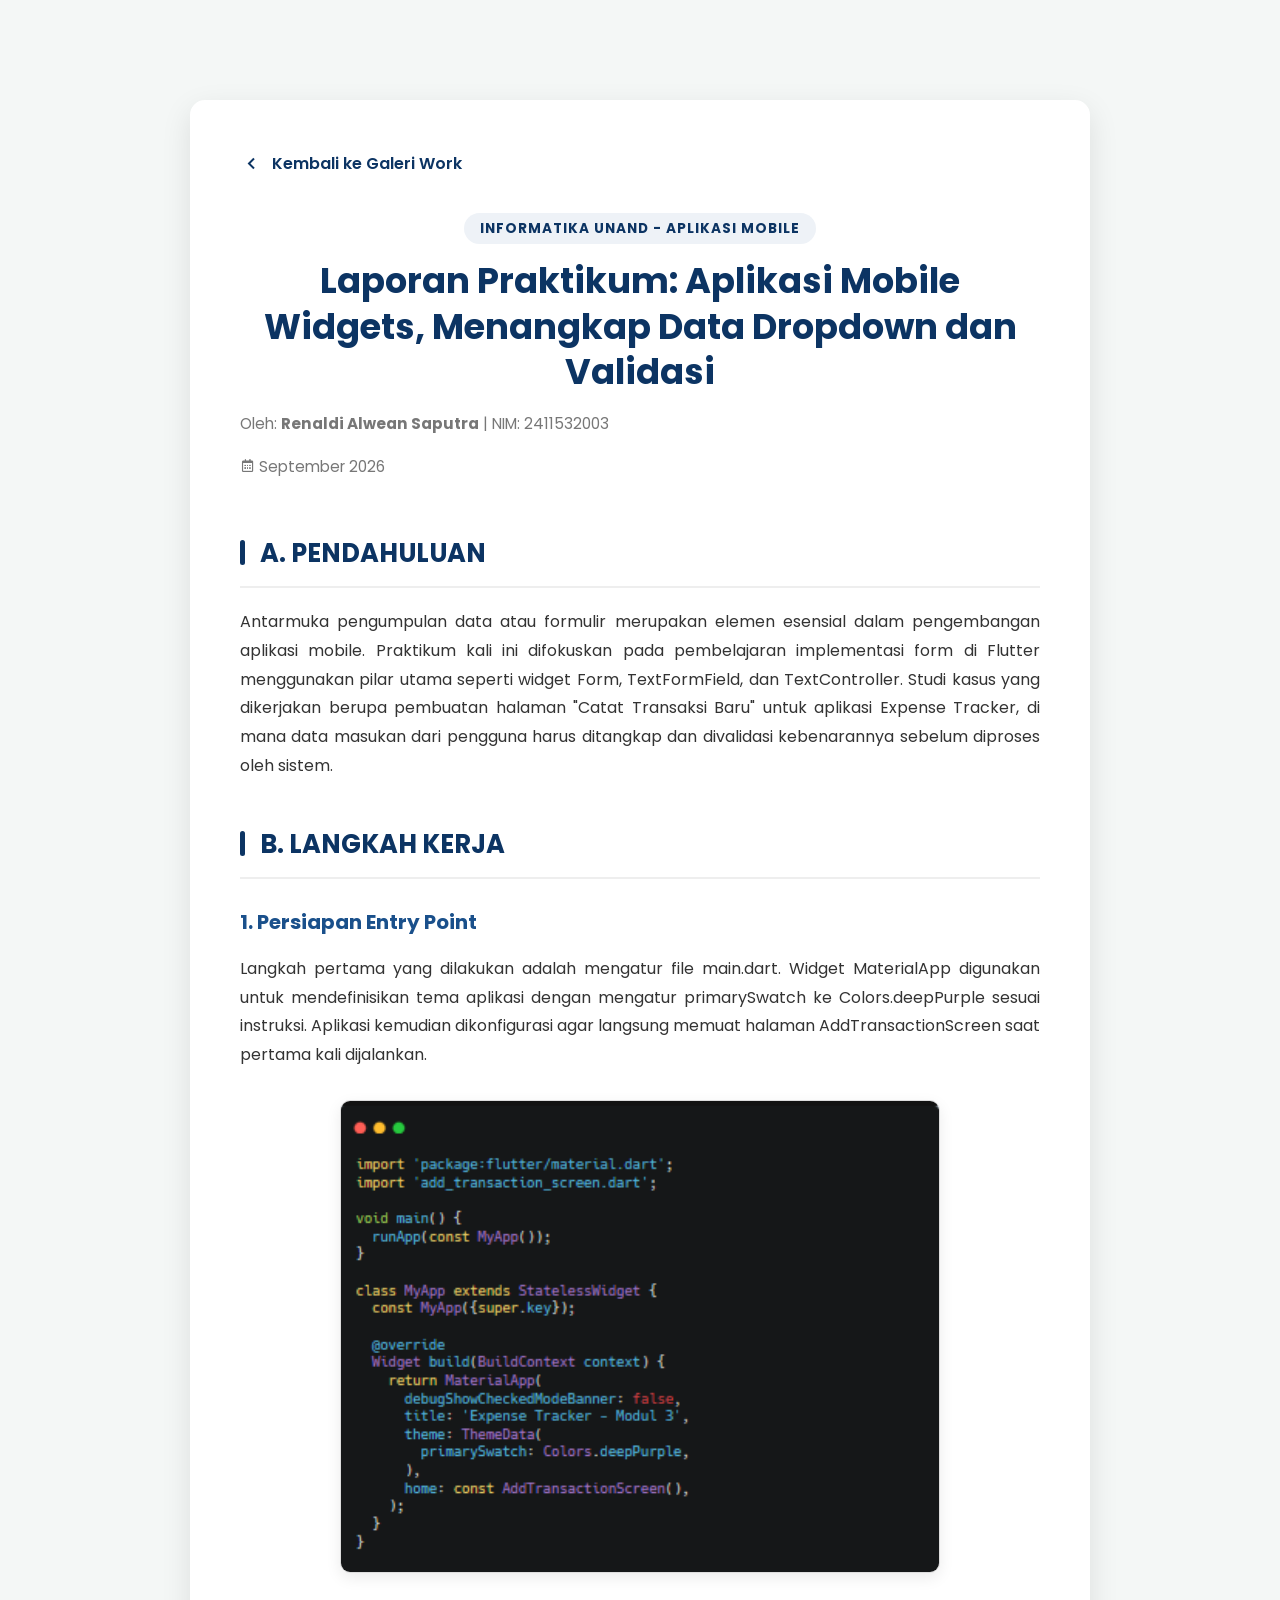
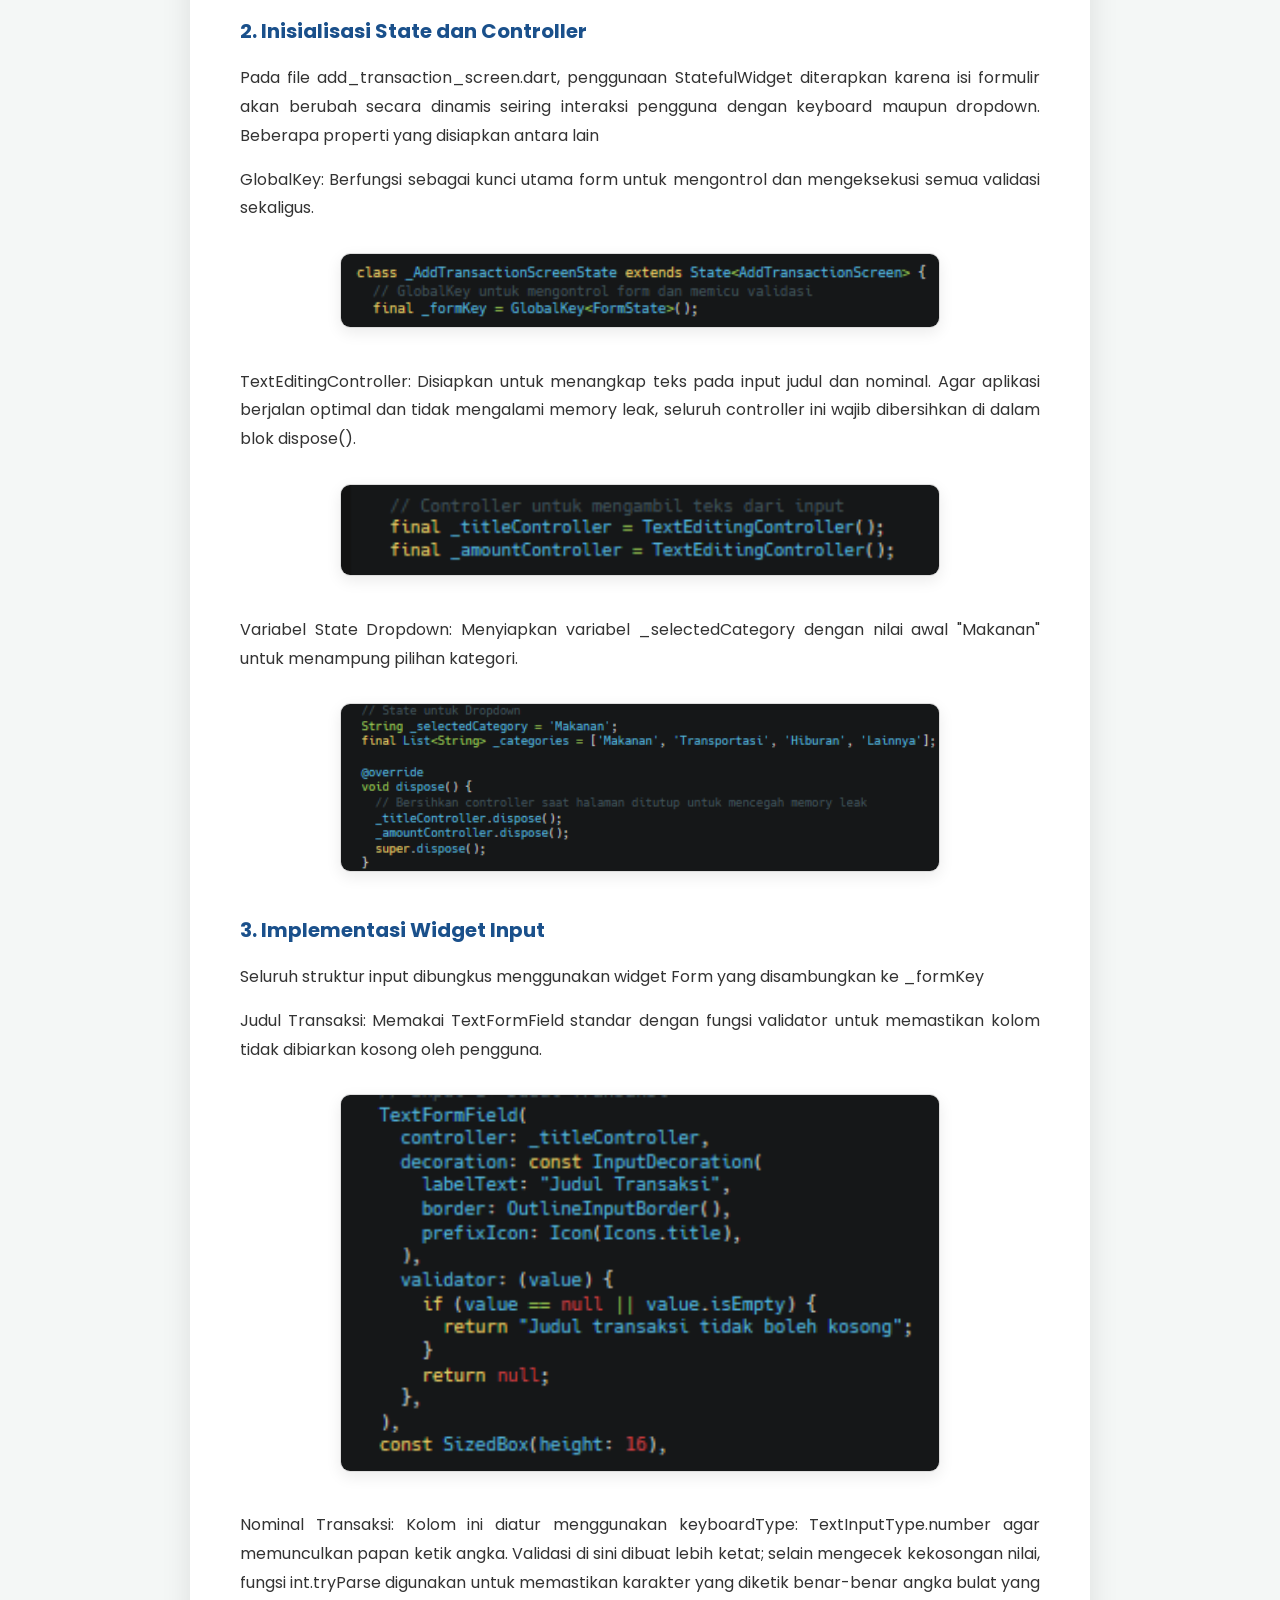
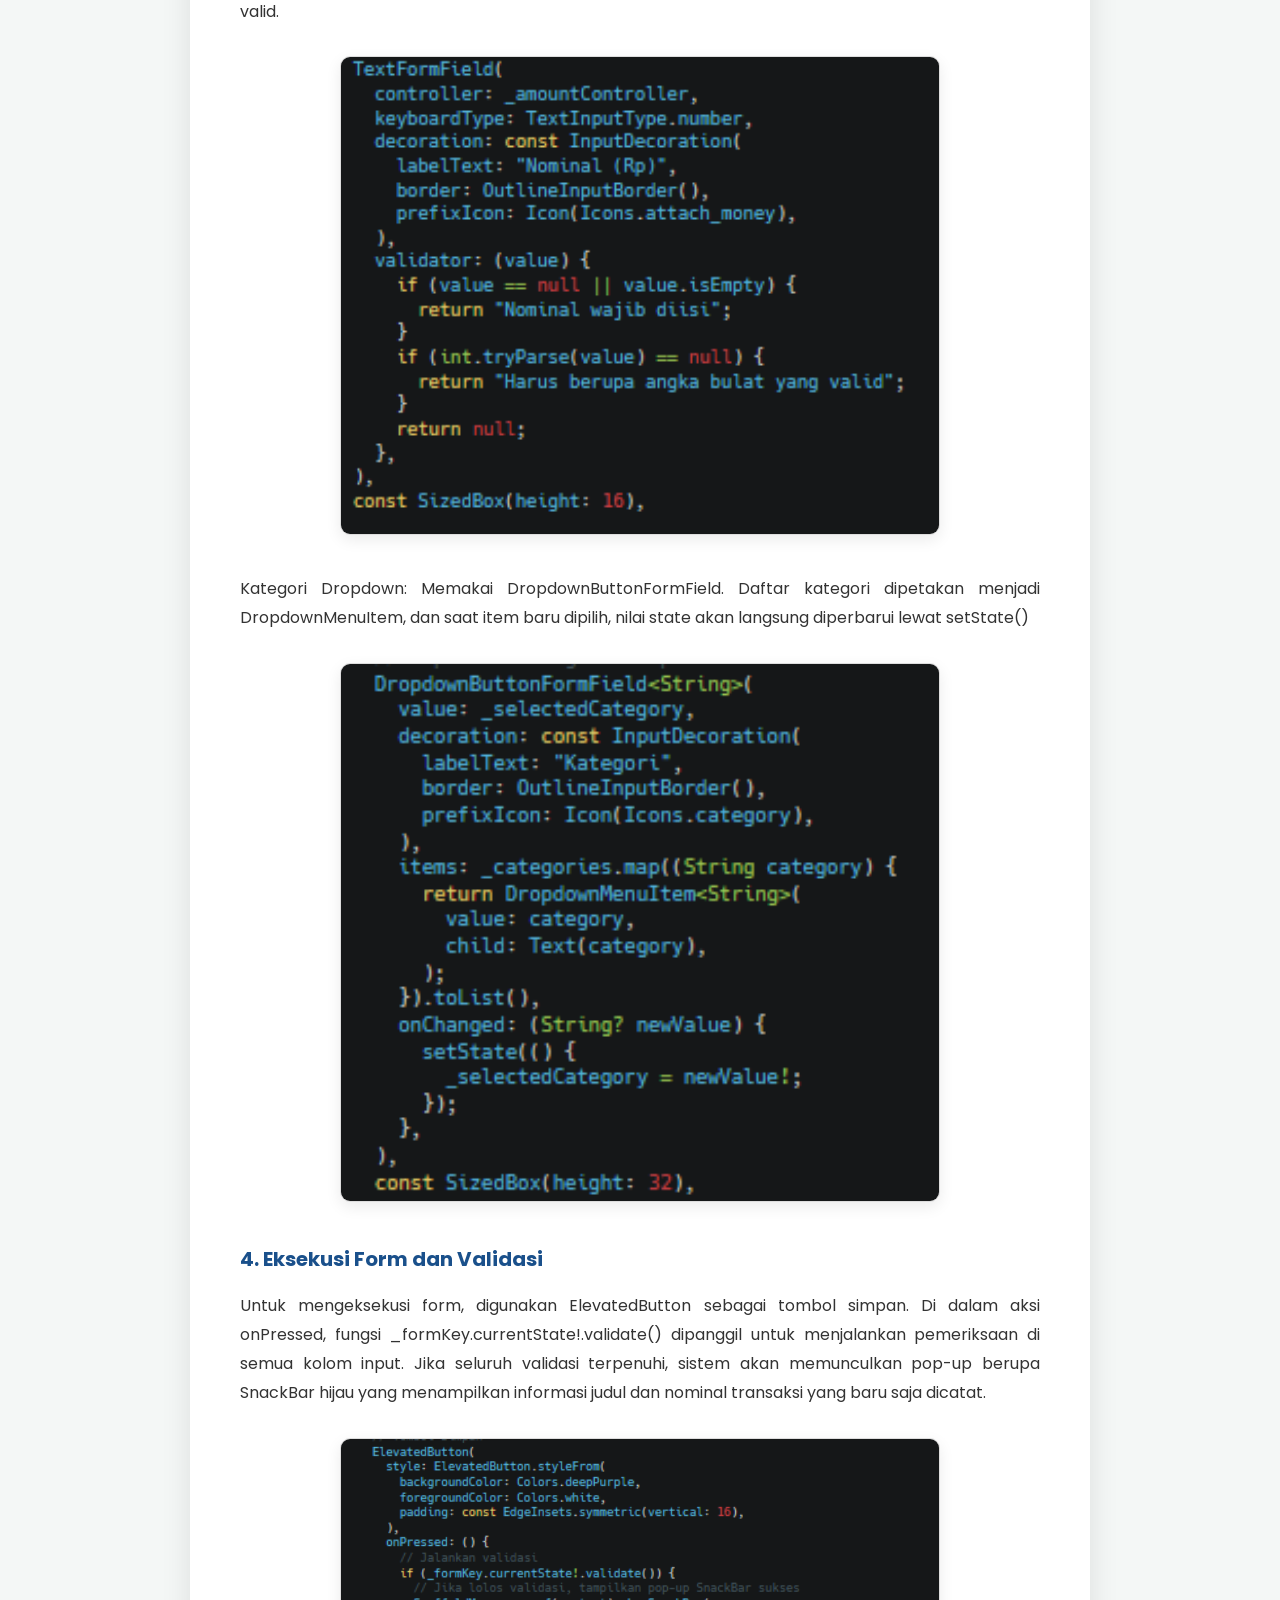
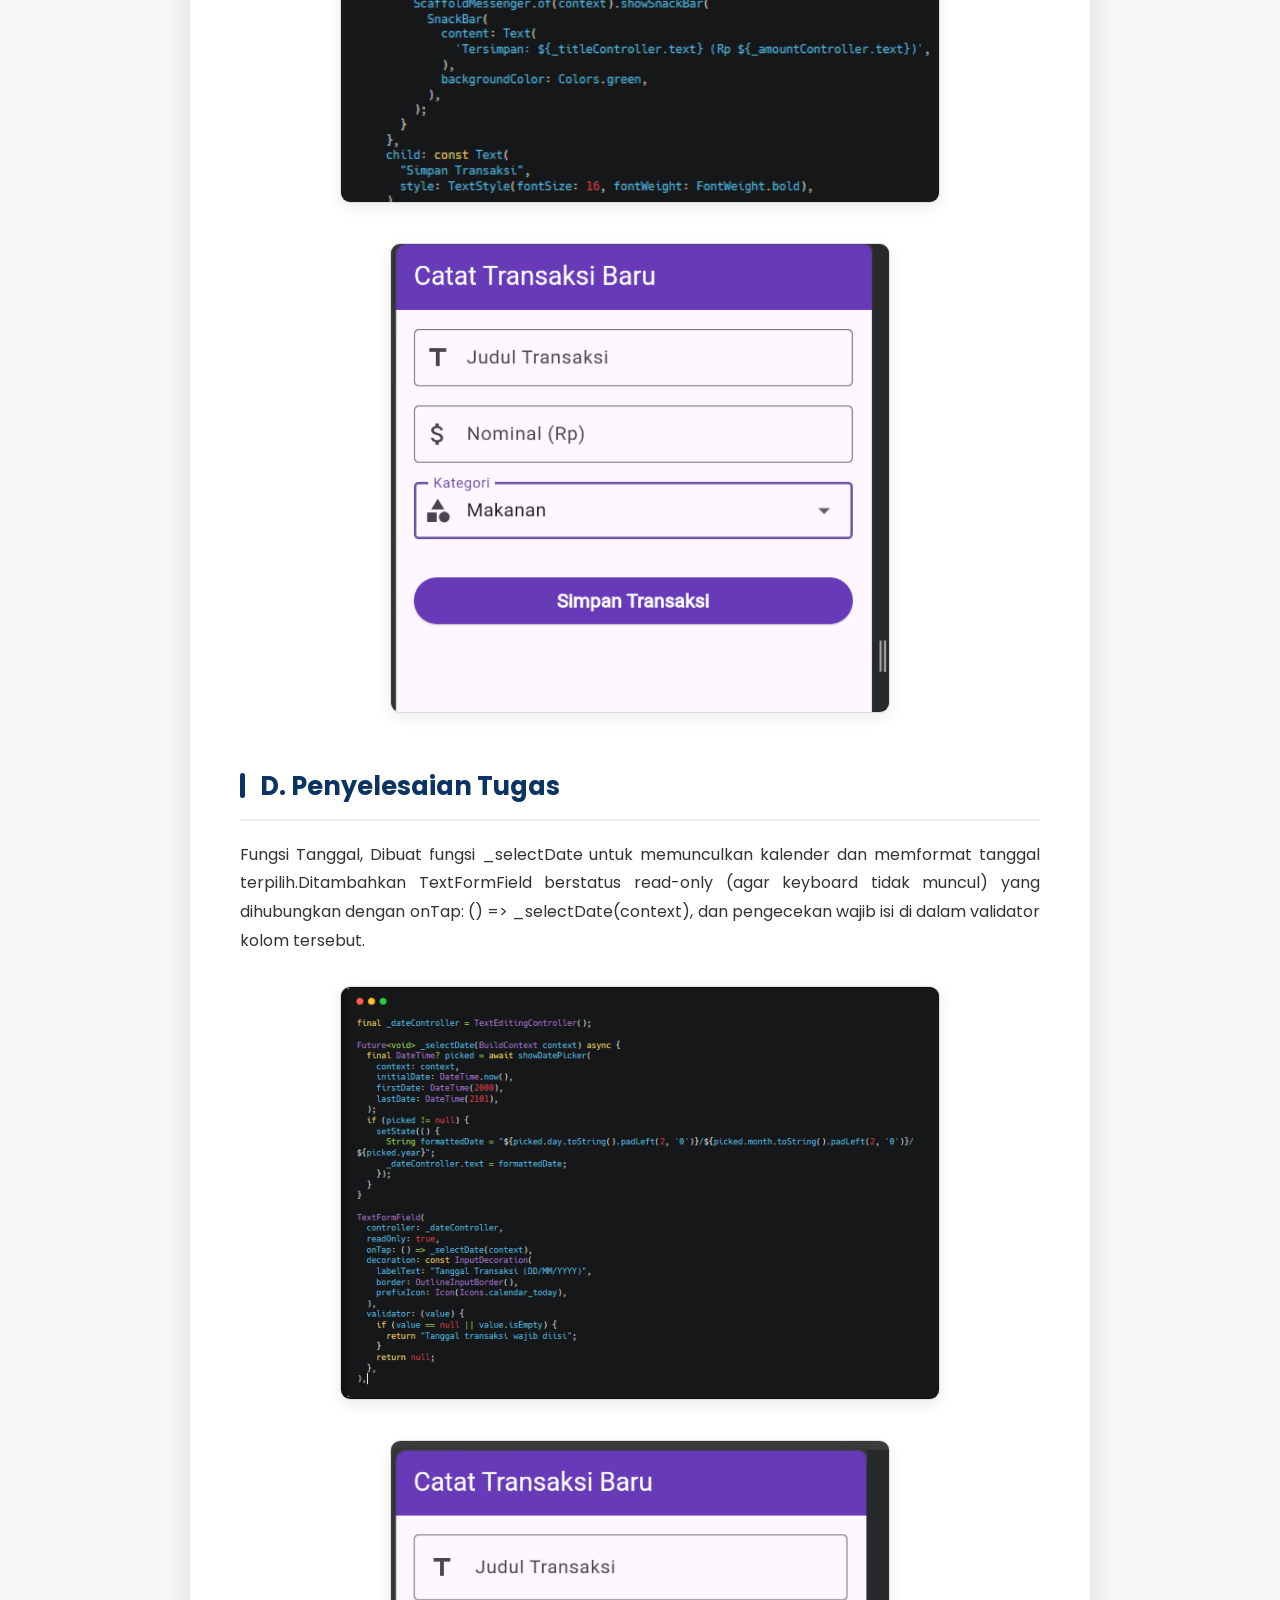
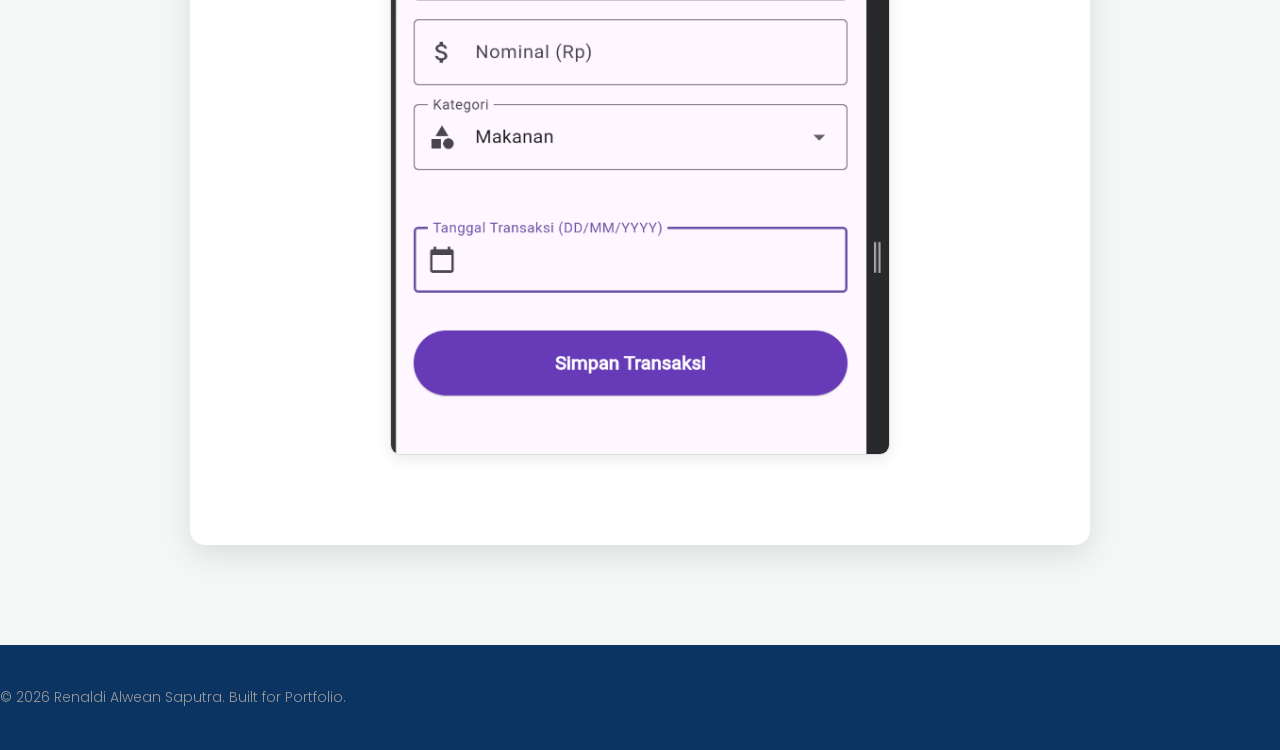
==== Aplikasimobile3.html @ 6a962bd6 "prak3" ====
<!DOCTYPE html>
<html lang="id">
<head>
    <meta charset="UTF-8">
    <meta name="viewport" content="width=device-width, initial-scale=1.0">
    <title>Aplikasi Mobile - Input Widgets,Layout and Styling</title>
    <link rel="stylesheet" href="style.css">
    <link rel="stylesheet" href="https://unpkg.com/aos@next/dist/aos.css" />
    <link href='https://unpkg.com/boxicons@2.1.4/css/boxicons.min.css' rel='stylesheet'>
    <style>
        :root {
            --primary-color: #0c3463;
            --secondary-color: #1a508b;
            --text-color: #333;
            --bg-color: #f4f7f6;
            --white: #ffffff;
        }

        * {
            margin: 0;
            padding: 0;
            box-sizing: border-box;
            font-family: 'Poppins', sans-serif;
        }

        body {
            background-color: var(--bg-color);
            color: var(--text-color);
            line-height: 1.8;
        }

        /* Container Utama */
        .report-container {
            max-width: 900px;
            margin: 100px auto;
            background: var(--white);
            padding: 50px;
            border-radius: 15px;
            box-shadow: 0 10px 30px rgba(0,0,0,0.1);
        }
        .back-nav {
            margin-bottom: 30px;
        }

        .back-link {
            display: inline-flex;
            align-items: center;
            text-decoration: none;
            color: var(--primary-color);
            font-weight: 600;
            transition: 0.3s;
        }

        .back-link i {
            font-size: 1.5rem;
            margin-right: 8px;
        }

        .back-link:hover {
            transform: translateX(-5px);
        }
        header {
            text-align: center;
            margin-bottom: 50px;
        }

        .badge-dept {
            background: #eef2f7;
            color: var(--primary-color);
            padding: 6px 16px;
            border-radius: 50px;
            font-size: 0.85rem;
            font-weight: 700;
            text-transform: uppercase;
            letter-spacing: 1px;
        }

        header h1 {
            font-size: 2.2rem;
            color: var(--primary-color);
            margin: 15px 0;
            line-height: 1.3;
        }

        .meta-info {
            color: #777;
            font-size: 0.95rem;
        }
        h2 {
            color: var(--primary-color);
            font-size: 1.6rem;
            margin: 40px 0 20px;
            padding-bottom: 10px;
            border-bottom: 2px solid #eee;
            display: flex;
            align-items: center;
        }

        h2::before {
            content: '';
            width: 5px;
            height: 25px;
            background: var(--primary-color);
            margin-right: 15px;
            border-radius: 10px;
        }

        h3 {
            font-size: 1.25rem;
            margin: 25px 0 15px;
            color: var(--secondary-color);
        }

        p {
            margin-bottom: 15px;
            text-align: justify;
        }

        ul, ol {
            margin-bottom: 20px;
            padding-left: 25px;
        }

        li {
            margin-bottom: 10px;
        }
        .img-box {
            margin: 30px 0;
            text-align: center;
        }

        .img-box img {
            width: 100%;
            height: auto;
            border-radius: 10px;
            border: 1px solid #ddd;
            box-shadow: 0 5px 15px rgba(0,0,0,0.08);
            transition: 0.3s ease;
        }

        .img-box img:hover {
            transform: scale(1.01);
        }

        .caption {
            display: block;
            margin-top: 12px;
            font-size: 0.85rem;
            color: #888;
            font-style: italic;
        }

        /* Code Block */
        .code-snippet {
            background: #282c34;
            color: #abb2bf;
            padding: 20px;
            border-radius: 8px;
            font-family: 'Fira Code', 'Courier New', monospace;
            font-size: 0.9rem;
            margin: 20px 0;
            overflow-x: auto;
            position: relative;
        }

        .code-header {
            position: absolute;
            top: 0;
            right: 0;
            background: #3e4451;
            padding: 2px 10px;
            font-size: 0.7rem;
            border-radius: 0 8px 0 8px;
            color: #fff;
        }

        /* Footer */
        footer {
            text-align: center;
            padding: 40px 0;
            color: #999;
            font-size: 0.9rem;
        }

        /* Animation class */
        [data-aos] {
            pointer-events: none;
        }
        .aos-animate {
            pointer-events: auto;
        }

        @media (max-width: 768px) {
            .report-container {
                margin: 20px;
                padding: 25px;
            }
            header h1 {
                font-size: 1.8rem;
            }
        }
    </style>
</head>
<body>

    <div class="report-container" data-aos="fade-up">
        <div class="back-nav">
            <a href="work.html" class="back-link">
                <i class='bx bx-chevron-left'></i> Kembali ke Galeri Work
            </a>
        </div>

        <header>
            <span class="badge-dept">Informatika UNAND - Aplikasi Mobile</span>
            <h1>Laporan Praktikum: Aplikasi Mobile Widgets, Menangkap Data Dropdown dan Validasi</h1>
            <div class="meta-info">
                <p>Oleh: <strong>Renaldi Alwean Saputra</strong> | NIM: 2411532003</p>
                <p><i class='bx bx-calendar'></i> September 2026</p>
            </div>
        </header>

        <section id="pendahuluan">
            <h2>A. PENDAHULUAN</h2>
            <p>Antarmuka pengumpulan data atau formulir merupakan elemen esensial dalam pengembangan aplikasi mobile. Praktikum kali ini difokuskan pada pembelajaran implementasi form di Flutter menggunakan pilar utama seperti widget Form, TextFormField, dan TextController. Studi kasus yang dikerjakan berupa pembuatan halaman "Catat Transaksi Baru" untuk aplikasi Expense Tracker, di mana data masukan dari pengguna harus ditangkap dan divalidasi kebenarannya sebelum diproses oleh sistem.</p>
        </section>

        <section id="langkah-kerja">
            <h2>B. LANGKAH KERJA</h2>
            
            <h3>1. Persiapan Entry Point</h3>
            <p>Langkah pertama yang dilakukan adalah mengatur file main.dart. Widget MaterialApp digunakan untuk mendefinisikan tema aplikasi dengan mengatur primarySwatch ke Colors.deepPurple sesuai instruksi. Aplikasi kemudian dikonfigurasi agar langsung memuat halaman AddTransactionScreen saat pertama kali dijalankan.</p>

            <div class="img-box">
                <img src="Screenshot 2026-09-27 213920.png" style="width: 100%; max-width: 600px; height: auto;">
            </div>

            <h3>2. Inisialisasi State dan Controller</h3>
            <p>Pada file add_transaction_screen.dart, penggunaan StatefulWidget diterapkan karena isi formulir akan berubah secara dinamis seiring interaksi pengguna dengan keyboard maupun dropdown. Beberapa properti yang disiapkan antara lain</p>
            <p>GlobalKey<FormState>: Berfungsi sebagai kunci utama form untuk mengontrol dan mengeksekusi semua validasi sekaligus.<p>
            <div class="img-box">
                <img src="Screenshot 2026-09-27 214055.png" style="width: 100%; max-width: 600px; height: auto;">
            </div>
            <p>TextEditingController: Disiapkan untuk menangkap teks pada input judul dan nominal. Agar aplikasi berjalan optimal dan tidak mengalami memory leak, seluruh controller ini wajib dibersihkan di dalam blok dispose().<p>
            <div class="img-box">
                <img src="Screenshot 2026-09-27 214102.png" style="width: 100%; max-width: 600px; height: auto;">
            </div>
            <p>Variabel State Dropdown: Menyiapkan variabel _selectedCategory dengan nilai awal "Makanan" untuk menampung pilihan kategori.<p>
            <div class="img-box">
                <img src="Screenshot 2026-09-27 214111.png" style="width: 100%; max-width: 600px; height: auto;">
            </div>

            <h3>3. Implementasi Widget Input</h3>
            <p>Seluruh struktur input dibungkus menggunakan widget Form yang disambungkan ke _formKey</p>
            <p>Judul Transaksi: Memakai TextFormField standar dengan fungsi validator untuk memastikan kolom tidak dibiarkan kosong oleh pengguna.</p>
            <div class="img-box">
                <img src="Screenshot 2026-09-27 214146.png" style="width: 100%; max-width: 600px; height: auto;">
            </div>
            <p>Nominal Transaksi: Kolom ini diatur menggunakan keyboardType: TextInputType.number agar memunculkan papan ketik angka. Validasi di sini dibuat lebih ketat; selain mengecek kekosongan nilai, fungsi int.tryParse digunakan untuk memastikan karakter yang diketik benar-benar angka bulat yang valid.</p>
            <div class="img-box">
                <img src="Screenshot 2026-09-27 214308.png" style="width: 100%; max-width: 600px; height: auto;">
            </div>
            <p>Kategori Dropdown: Memakai DropdownButtonFormField. Daftar kategori dipetakan menjadi DropdownMenuItem, dan saat item baru dipilih, nilai state akan langsung diperbarui lewat setState()</p>
            <div class="img-box">
                <img src="Screenshot 2026-09-27 214321.png" style="width: 100%; max-width: 600px; height: auto;">
            </div>

            <h3>4. Eksekusi Form dan Validasi</h3>
            <p> Untuk mengeksekusi form, digunakan ElevatedButton sebagai tombol simpan. Di dalam aksi onPressed, fungsi _formKey.currentState!.validate() dipanggil untuk menjalankan pemeriksaan di semua kolom input. Jika seluruh validasi terpenuhi, sistem akan memunculkan pop-up berupa SnackBar hijau yang menampilkan informasi judul dan nominal transaksi yang baru saja dicatat.</p>

             <div class="img-box">
                <img src="Screenshot 2026-09-27 214338.png" style="width: 100%; max-width: 600px; height: auto;">
            </div>
            <div class="img-box">
                <img src="Screenshot 2026-09-27 210803.png" style="width: 100%; max-width: 500px; height: auto;">
            </div>


        <section id="kesimpulan">
            <h2>D. Penyelesaian Tugas</h2>
            <p>Fungsi Tanggal, Dibuat fungsi _selectDate untuk memunculkan kalender dan memformat tanggal terpilih.Ditambahkan TextFormField berstatus read-only (agar keyboard tidak muncul) yang dihubungkan dengan onTap: () => _selectDate(context), dan pengecekan wajib isi di dalam validator kolom tersebut.</p>
            <div class="img-box">
                <img src="Screenshot 2026-09-27 215456.png" style="width: 100%; max-width: 600px; height: auto;">
            </div>
            <div class="img-box">
                <img src="Screenshot 2026-09-27 211658.png" style="width: 100%; max-width: 500px; height: auto;">
            </div>
        </section>
    </div>

    <footer>
        <p>&copy; 2026 Renaldi Alwean Saputra. Built for Portfolio.</p>
    </footer>

    <script src="https://unpkg.com/aos@next/dist/aos.js"></script>
    <script>
        AOS.init({
            duration: 800,
            offset: 150,
            once: true
        });
    </script>
</body>
</html>
---- style.css ----
@import url('https://fonts.googleapis.com/css2?family=Poppins:wght@200;300;500;600;700;900&display=swap');


* {
    margin: 0;
    padding: 0;
    font-family: 'Poppins', sans-serif;
    box-sizing: border-box;
}

body {
    width: 100%;
    min-height: 100vh;
    overflow-x: hidden;
    overflow-y: auto;
}

nav {
    width: 100%;
    height: 10vh;
    display: flex;
    justify-content: space-around;
    align-items: center;
}

nav .logo h2 span {
    color: rgb(171, 164, 161);
}

nav .link ul {
    display: flex;
    align-items: center;
    justify-content: center;
    gap: 2rem;
    list-style: none;
}

nav .link ul li a {
    position: relative;
    text-decoration: none;
    color: black;
    font-weight: 600;
}

nav .link ul li a::before {
    content: "";
    position: absolute;
    left: 0;
    bottom: -4px;
    height: 3.5px;
    border-radius: 20px;
    background-color: rgb(36, 69, 142);
    width: 100%;
    scale: 0;
    transition: 0.2s ease-in-out;
}

nav .link ul li a:hover::before {
    scale: 1;
}

.main {
    width: 100%;
    height: 90vh;
    display: flex;
    align-items: center;
    justify-content: center;
    gap: 2rem;
}

.main .men {
    width: 300px;
    height: 300px;
    border-radius: 50%;
    object-fit: cover;

    filter: grayscale(100%);
    transition: filter 0.5s ease, transform 0.5s cubic-bezier(0.34, 1.56, 0.64, 1);

    cursor: pointer;
    border: 5px solid white;
    box-shadow: 0 4px 8px rgba(0, 0, 0, 0.2);
    transform-origin: center;
}

.main .men:hover {
    filter: grayscale(0%);
    transform: scale(1.1);
    box-shadow: 0 15px 30px rgba(0, 0, 0, 0.3);
}

.main .main-detail {
    text-align: center;
    color: black;
}

.main .main-detail p {
    font-size: 20px;
    font-weight: 700;
}

.main .main-detail h1 {
    font-size: clamp(40px, 5px + 5vw, 70px);
    color: rgb(26, 40, 56);
    text-shadow: 0 0 2px rgb(114, 109, 106);
}

.main .main-detail h4 {
    font-size: 30px;
    margin-bottom: 20px;
}

.main .btn button {
    padding: 8px 20px;
    border-radius: 30px;
    margin-right: 1rem;
    margin-bottom: 30px;
    border: 2px solid black;
    outline: none;
    cursor: pointer;
    transition: 0.5s linear;
}

.main .btn .btn-1 {
    background-color: white;
    color: black;
    transition: 0.3s linear;
}

.main .btn .btn-2 {
    background-color: black;
    color: white;
    transition: 0.3s linear;
}

.main .btn .btn-1:hover {
    background-color: black;
    color: white;
    box-shadow: 0 0 5px 2px black;
}

.main .btn .btn-2:hover {
    background-color: white;
    color: black;
    box-shadow: 0 0 5px 2px black;
}

.social i {
    color: black;
    font-size: 40px;
    border-radius: 50%;
    margin: 0 14px;
    cursor: pointer;
    transition: 0.3s linear;
}

.social i:hover {
    color: white;
    background-color: black;
    box-shadow: 0 0 10px 5px rgb(150, 142, 139);
}

.main-detail p {
    text-align: center;
    margin-left: auto;
    margin-right: auto;
    max-width: 650px;
    width: 100%;
    font-size: 10px;
    color: #6c757d;
    line-height: 1.6;
    margin-top: 10px;
}

.cursor-dot {
    width: 15px;
    height: 15px;
    border-radius: 50%;
    position: fixed;
    transform: translate(-50%, -50%);
    opacity: 0.4;
    mix-blend-mode: screen;
    pointer-events: none;
    z-index: 9999;
    animation: fadeOut 1s linear forwards;
    filter: blur(2px);
}

@keyframes fadeOut {
    0% {
        transform: translate(-50%, -50%) scale(1);
        opacity: 0.4;
    }

    100% {
        transform: translate(-50%, -50%) scale(0);
        opacity: 0;
    }
}

.about-container {
    max-width: 1100px;
    margin: 0 auto;
    padding: 50px 20px;
    color: black;
}

.about-header {
    display: flex;
    align-items: center;
    justify-content: center;
    gap: 50px;
    margin-bottom: 80px;
}

.fotoabout {
    width: 300px;
    height: 300px;
    object-fit: cover;

    filter: grayscale(100%);
    transition: filter 0.5s ease, transform 0.5s cubic-bezier(0.34, 1.56, 0.64, 1);

    cursor: pointer;
    border: 5px solid white;
    box-shadow: 0 4px 8px rgba(0, 0, 0, 0.2);
    transform-origin: center;
}

.fotoabout:hover {
    filter: grayscale(0%);
    transform: scale(1.1);
    box-shadow: 0 15px 30px rgba(0, 0, 0, 0.3);
}

.about-text h1 {
    font-size: clamp(30px, 4vw, 50px);
    color: rgb(12, 52, 99);
    margin-bottom: 10px;
}

.about-text h4 {
    font-size: 20px;
    color: #555;
    margin-bottom: 20px;
    font-weight: 500;
}

.about-text p {
    font-size: 16px;
    color: #6c757d;
    line-height: 1.8;
    margin-bottom: 15px;
}

.resume-section {
    display: flex;
    flex-wrap: wrap;
    justify-content: space-between;
    gap: 50px;
}

.resume-col {
    flex: 1;
    min-width: 300px;
}

.section-title {
    font-size: 24px;
    font-weight: 700;
    color: rgb(12, 52, 99);
    margin-bottom: 30px;
    border-bottom: 2px solid rgb(171, 164, 161);
    display: inline-block;
    padding-bottom: 5px;
}

.timeline-box {
    position: relative;
    padding-left: 30px;
    border-left: 3px solid #ddd;
    margin-bottom: 40px;
}

.timeline-box::before {
    content: '';
    position: absolute;
    left: -11px;
    top: 0;
    width: 15px;
    height: 15px;
    background: white;
    border: 4px solid rgb(12, 52, 99);
    border-radius: 50%;
}

.timeline-year {
    font-weight: 700;
    color: rgb(12, 52, 99);
    font-size: 14px;
    display: block;
    margin-bottom: 5px;
}

.timeline-degree {
    font-size: 18px;
    font-weight: 600;
    color: black;
    margin-bottom: 5px;
}

.timeline-uni {
    font-size: 14px;
    color: #666;
}

.skill-item {
    margin-bottom: 25px;
}

.skill-info {
    display: flex;
    justify-content: space-between;
    font-weight: 600;
    margin-bottom: 8px;
    color: black;
}

.progress-bg {
    width: 100%;
    height: 10px;
    background-color: #eee;
    border-radius: 10px;
    overflow: hidden;
}

.progress-fill {
    height: 100%;
    background-color: rgb(12, 52, 99);
    border-radius: 10px;
    width: 0;
    transition: width 1.5s ease-in-out;
}

.contact-container {
    max-width: 1100px;
    margin: 0 auto;
    padding: 100px 20px 50px;
    display: flex;
    flex-wrap: wrap;
    gap: 50px;
    justify-content: center;
}

.contact-info-col {
    flex: 1;
    min-width: 300px;
}

.contact-title {
    font-size: 2.5rem;
    color: rgb(12, 52, 99);
    margin-bottom: 20px;
}

.contact-desc {
    color: #666;
    margin-bottom: 40px;
    line-height: 1.6;
}

.info-item {
    display: flex;
    align-items: center;
    margin-bottom: 25px;
}

.info-icon {
    font-size: 24px;
    color: rgb(12, 52, 99);
    margin-right: 15px;
    background: #f0f0f0;
    padding: 10px;
    border-radius: 50%;
}

.info-content h4 {
    font-size: 16px;
    margin-bottom: 5px;
    color: #333;
}

.info-content p {
    font-size: 14px;
    color: #666;
}

.contact-form-col {
    flex: 1.5;
    min-width: 300px;
    background: #fff;
    padding: 30px;
    border-radius: 15px;
    box-shadow: 0 5px 20px rgba(0, 0, 0, 0.05);
    border: 1px solid #eee;
}

.form-group {
    margin-bottom: 20px;
}

.form-group label {
    display: block;
    margin-bottom: 8px;
    font-weight: 500;
    font-size: 14px;
    color: #333;
}

.required-star {
    color: red;
    margin-left: 3px;
}

.form-control {
    width: 100%;
    padding: 12px 15px;
    border: 2px solid #ddd;
    border-radius: 8px;
    font-family: 'Poppins', sans-serif;
    font-size: 14px;
    transition: 0.3s;
    outline: none;
}

.form-control.valid {
    border-color: #28a745;
    background-color: #f8fff9;
}

.form-control.invalid {
    border-color: #dc3545;
    background-color: #fff8f8;
}

.error-msg {
    font-size: 12px;
    color: #dc3545;
    margin-top: 5px;
    display: none;
}

.form-control.invalid+.error-msg {
    display: block;
}

textarea.form-control {
    resize: vertical;
    min-height: 120px;
}

.form-check {
    display: flex;
    align-items: center;
    margin-bottom: 25px;
    font-size: 14px;
}

.form-check input {
    margin-right: 10px;
    width: 18px;
    height: 18px;
    cursor: pointer;
}

.submit-btn {
    background-color: rgb(12, 52, 99);
    color: white;
    padding: 12px 30px;
    border: none;
    border-radius: 30px;
    cursor: pointer;
    font-weight: 600;
    transition: 0.3s;
    width: 100%;
}

.submit-btn:disabled {
    background-color: #ccc;
    cursor: not-allowed;
    opacity: 0.7;
}

.submit-btn:not(:disabled):hover {
    box-shadow: 0 5px 15px rgba(12, 52, 99, 0.4);
    transform: translateY(-2px);
}

.portfolio-section {
    max-width: 1200px;
    margin: 0 auto;
    padding: 100px 20px 50px;
}

.portfolio-header {
    text-align: center;
    margin-bottom: 50px;
}

.portfolio-header h1 {
    font-size: 2.5rem;
    color: rgb(12, 52, 99);
    margin-bottom: 10px;
}

.portfolio-header p {
    color: #666;
    margin-bottom: 30px;
}

.portfolio-filter {
    display: flex;
    justify-content: center;
    gap: 15px;
    flex-wrap: wrap;
}

.filter-btn {
    padding: 8px 20px;
    border: 2px solid rgb(12, 52, 99);
    border-radius: 25px;
    background: transparent;
    color: rgb(12, 52, 99);
    cursor: pointer;
    font-weight: 600;
    transition: 0.3s;
}

.filter-btn.active,
.filter-btn:hover {
    background: rgb(12, 52, 99);
    color: white;
}

.portfolio-container {
    display: flex;
    flex-wrap: wrap;
    gap: 30px;
    justify-content: center;
}

.portfolio-card {
    background: white;
    border-radius: 15px;
    overflow: hidden;
    box-shadow: 0 5px 15px rgba(0, 0, 0, 0.05);
    width: 350px;
    transition: 0.3s ease;
    border: 1px solid #eee;


    animation: fadeIn 0.5s ease;
}

@keyframes fadeIn {
    from {
        opacity: 0;
        transform: translateY(20px);
    }

    to {
        opacity: 1;
        transform: translateY(0);
    }
}

.portfolio-card:hover {
    transform: translateY(-10px);
    box-shadow: 0 15px 30px rgba(0, 0, 0, 0.1);
}

.card-img {
    width: 100%;
    height: 200px;
    overflow: hidden;
}

.card-img img {
    width: 100%;
    height: 100%;
    object-fit: cover;
    transition: 0.5s;
}

.portfolio-card:hover .card-img img {
    transform: scale(1.1);
}

.card-body {
    padding: 20px;
}

.card-body .badge {
    background-color: #e3f2fd;
    color: rgb(12, 52, 99);
    padding: 5px 10px;
    border-radius: 5px;
    font-size: 12px;
    font-weight: 600;
    display: inline-block;
    margin-bottom: 10px;
}

.card-body h3 {
    font-size: 1.2rem;
    color: #333;
    margin-bottom: 10px;
}

.card-body p {
    font-size: 14px;
    color: #666;
    margin-bottom: 20px;
    line-height: 1.5;
}

.read-more-btn {
    border: none;
    background: none;
    color: rgb(12, 52, 99);
    font-weight: 600;
    cursor: pointer;
    display: flex;
    align-items: center;
    gap: 5px;
    transition: 0.3s;
    padding: 0;
}

.read-more-btn:hover {
    gap: 10px;
}

.modal {
    display: none;
    position: fixed;
    z-index: 9999;
    left: 0;
    top: 0;
    width: 100%;
    height: 100%;
    background-color: rgba(0, 0, 0, 0.8);
    justify-content: center;
    align-items: center;
    padding: 20px;
}

.modal-content {
    background-color: white;
    width: 100%;
    max-width: 800px;
    border-radius: 15px;
    position: relative;
    display: flex;
    flex-direction: column;
    overflow: hidden;
    animation: zoomIn 0.3s ease;
}

@keyframes zoomIn {
    from {
        transform: scale(0.8);
        opacity: 0;
    }

    to {
        transform: scale(1);
        opacity: 1;
    }
}

.modal-content img {
    width: 100%;
    height: 300px;
    object-fit: cover;
}

.modal-text {
    padding: 30px;
}

.modal-text h2 {
    color: rgb(12, 52, 99);
    margin: 10px 0;
}

.modal-text p {
    color: #555;
    line-height: 1.6;
    margin-bottom: 20px;
}

.modal-links {
    display: flex;
    gap: 15px;
}

.btn-modal {
    padding: 10px 20px;
    text-decoration: none;
    border-radius: 5px;
    font-weight: 600;
}

.btn-modal.primary {
    background: rgb(12, 52, 99);
    color: white;
}

.btn-modal.secondary {
    background: #eee;
    color: #333;
}

.close-modal {
    position: absolute;
    top: 15px;
    right: 20px;
    color: white;
    font-size: 30px;
    font-weight: bold;
    cursor: pointer;
    background: rgba(0, 0, 0, 0.5);
    width: 40px;
    height: 40px;
    border-radius: 50%;
    display: flex;
    justify-content: center;
    align-items: center;
    transition: 0.3s;
}

footer {
    background-color: rgb(12, 52, 99);
    color: white;
    text-align: center;
    padding: 20px 0;
    margin-top: 50px;
    width: 100%;
}

footer p {
    font-size: 14px;
    font-weight: 300;
    margin: 0;
}

footer strong {
    font-weight: 600;
    color: #ffd700;
}

.footer-home {
    position: fixed;
    left: 0;
    bottom: 0;
    width: 100%;
    z-index: 100;
    margin-top: 0;
}

.close-modal:hover {
    background: red;
}

.map-box {
    width: 100%;
    margin-top: 20px;
}

.map-box iframe {
    width: 100%;
    height: 250px;
    border-radius: 15px;
    box-shadow: 0 5px 15px rgba(0, 0, 0, 0.1);
    border: 2px solid #eee;
}

@media (max-width:768px) {
    nav .link {
        display: none;
    }

    .main {
        display: flex;
        flex-direction: column;
    }

    .img-term {
        display: flex;
        justify-content: center;
    }

    .men {
        width: 350px;
        height: 350px;
        border-radius: 50%;
        object-fit: cover;
    }

    .about-header {
        flex-direction: column;
        text-align: center;
        gap: 30px;
    }

    .resume-section {
        flex-direction: column;
    }

    .timeline-box {
        text-align: left;
    }

    .contact-container {
        flex-direction: column-reverse;
    }

    .portfolio-container {
        flex-direction: column;
        align-items: center;
    }

    .portfolio-card {
        width: 100%;
    }

    footer {
        padding: 15px 10px;
        font-size: 12px;
    }

    .footer-home {
        position: relative;
    }
}

.map-box iframe {
    height: 300px;
}
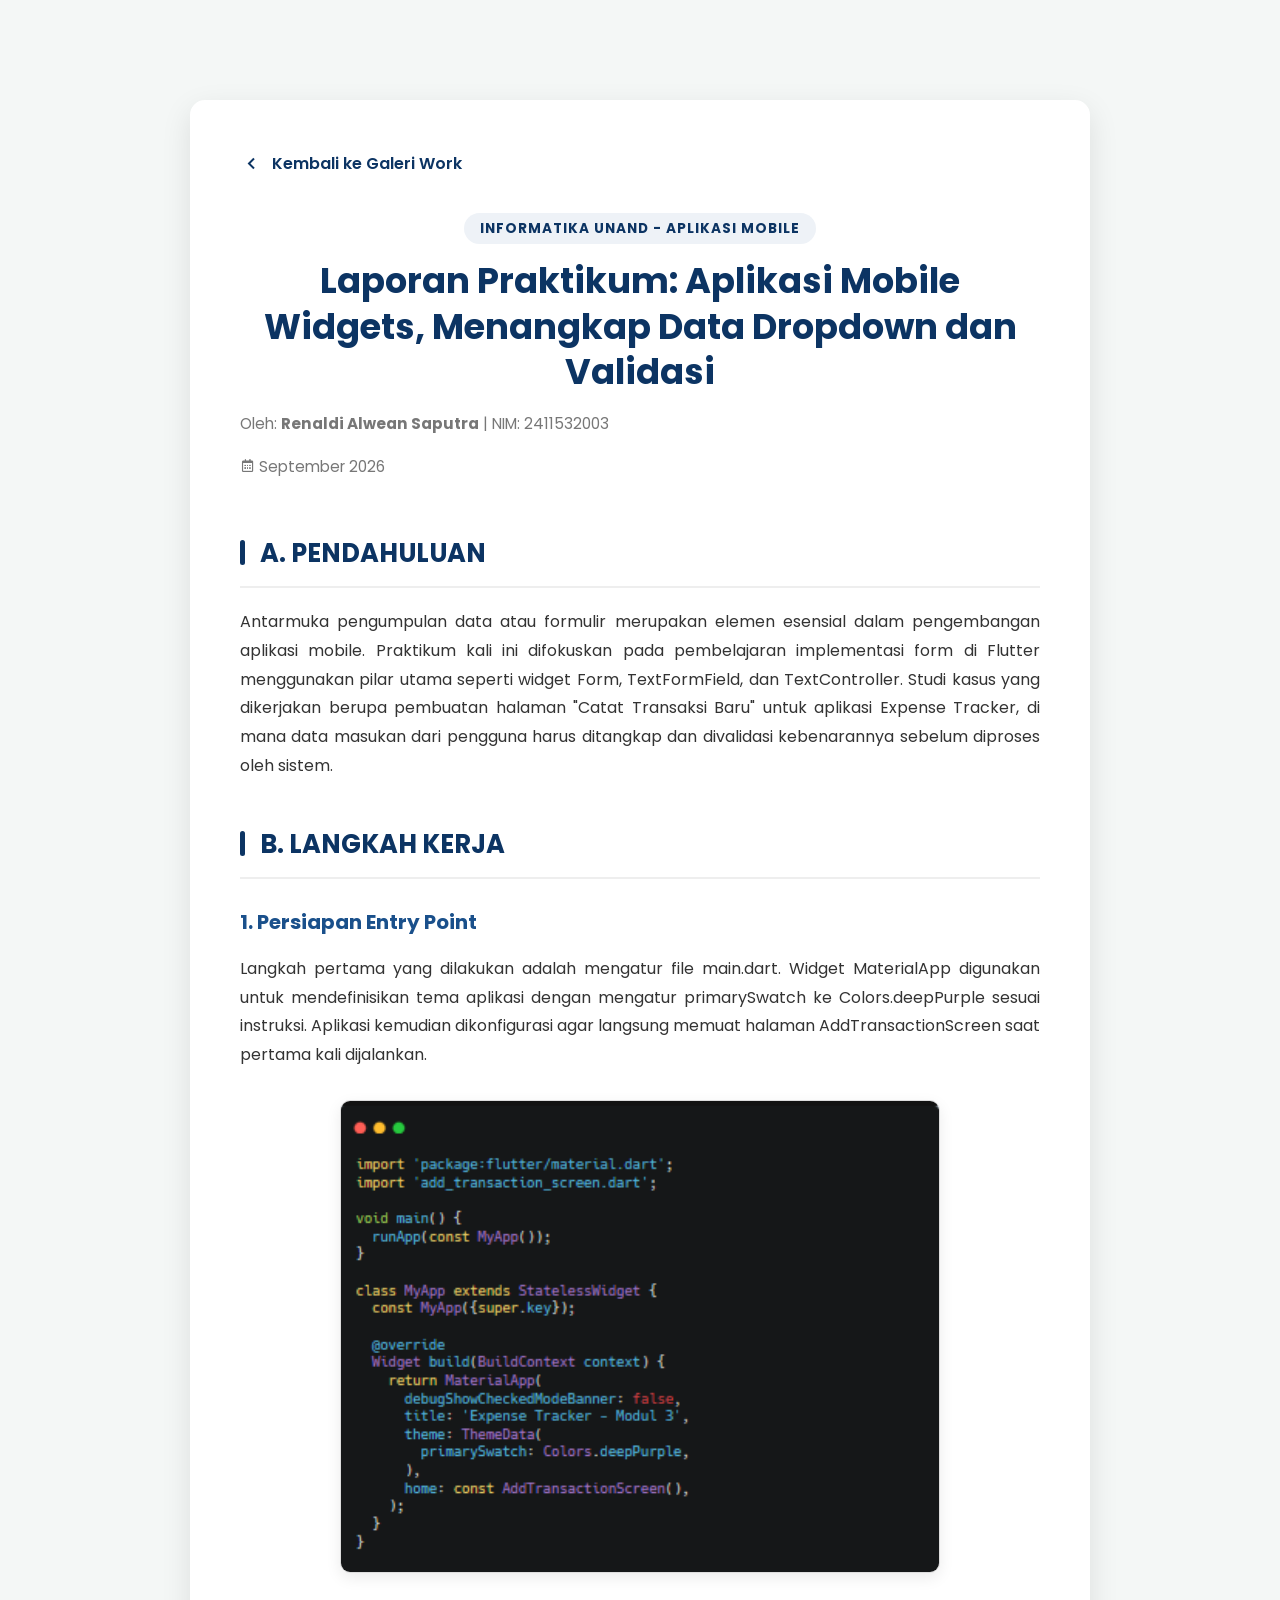
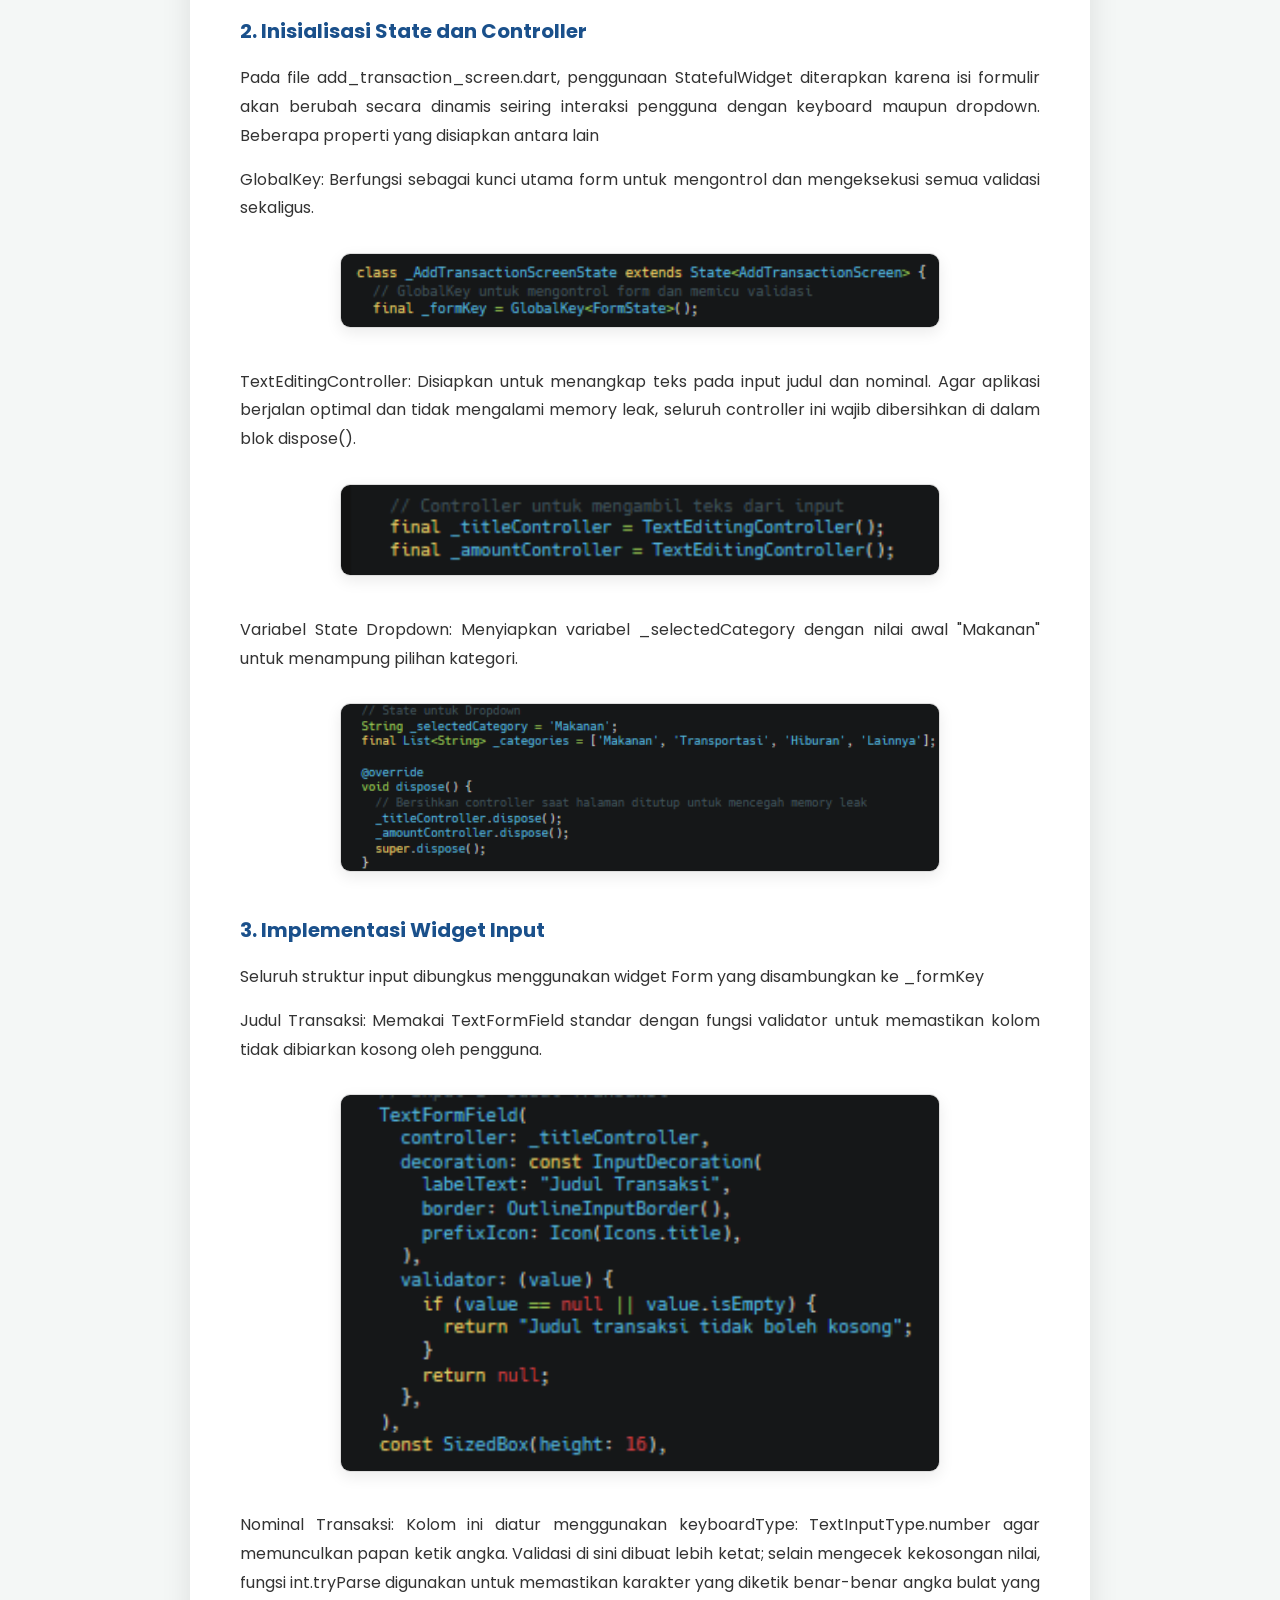
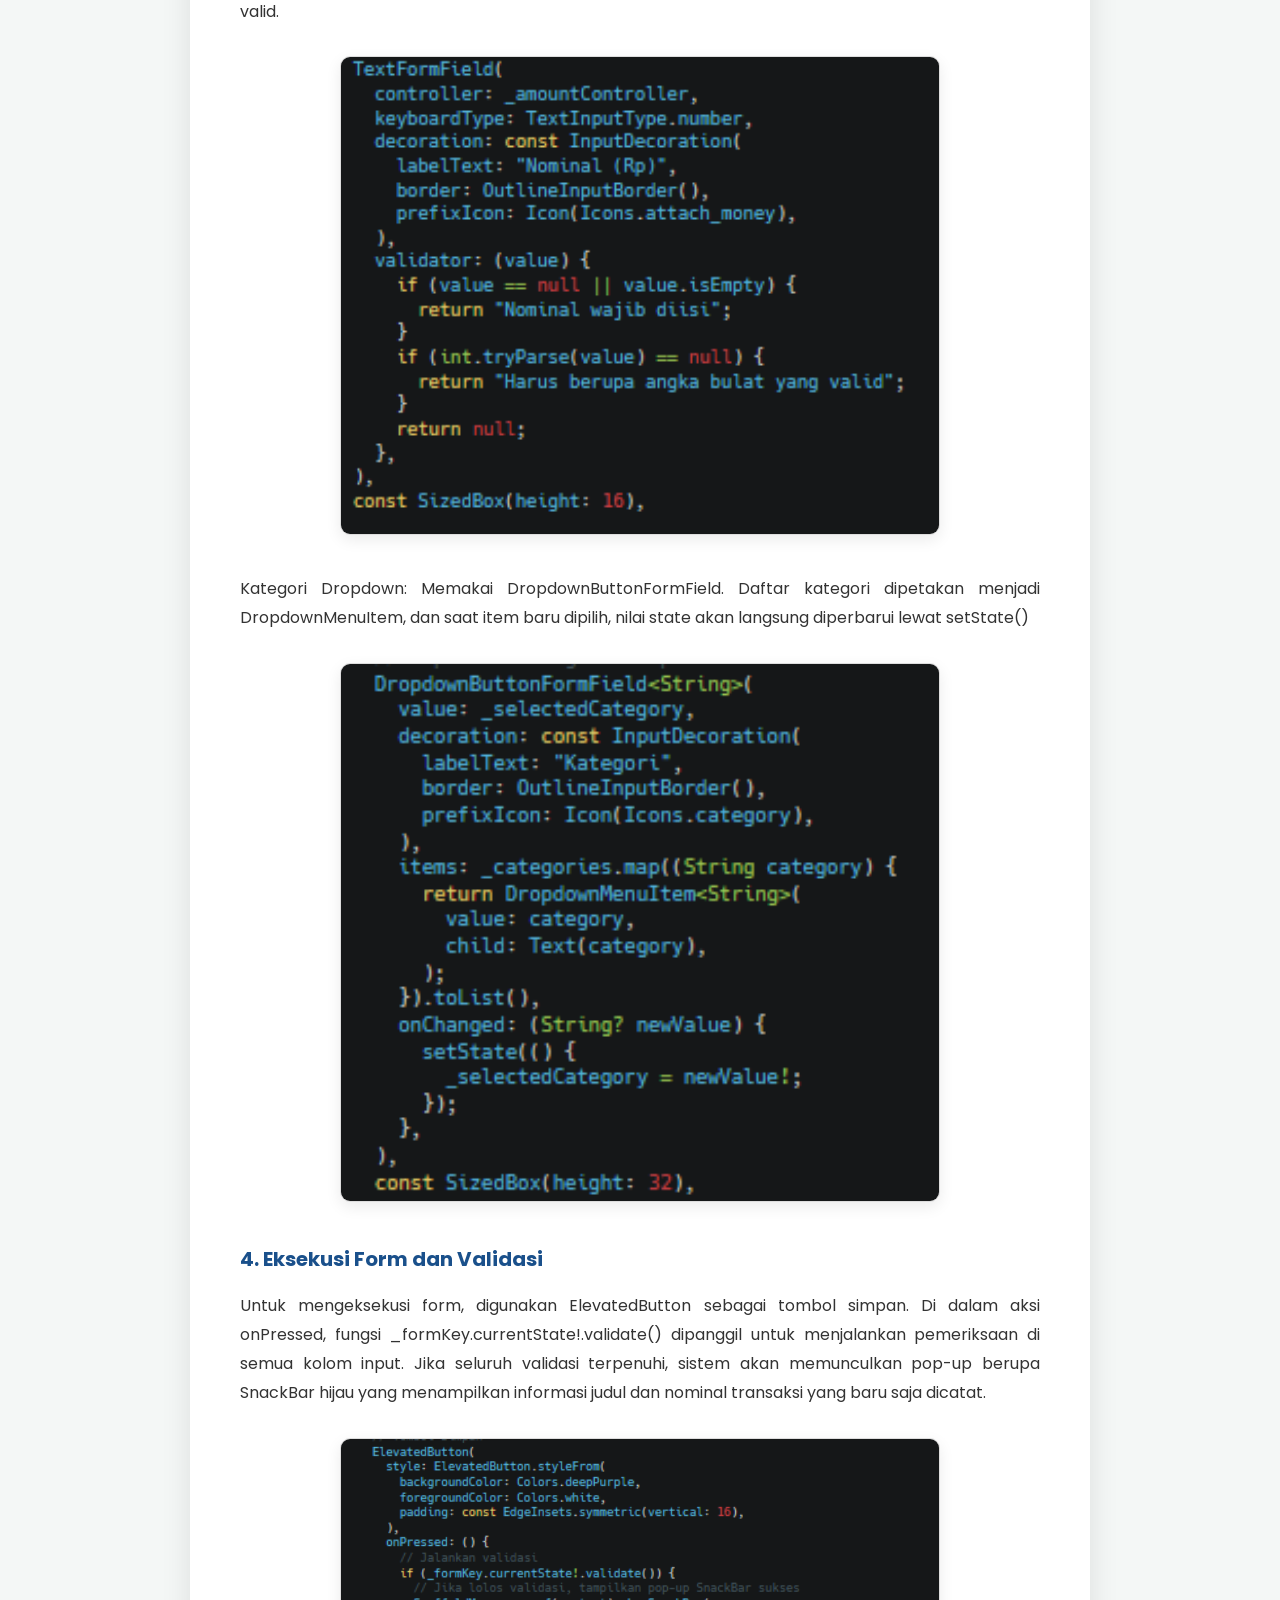
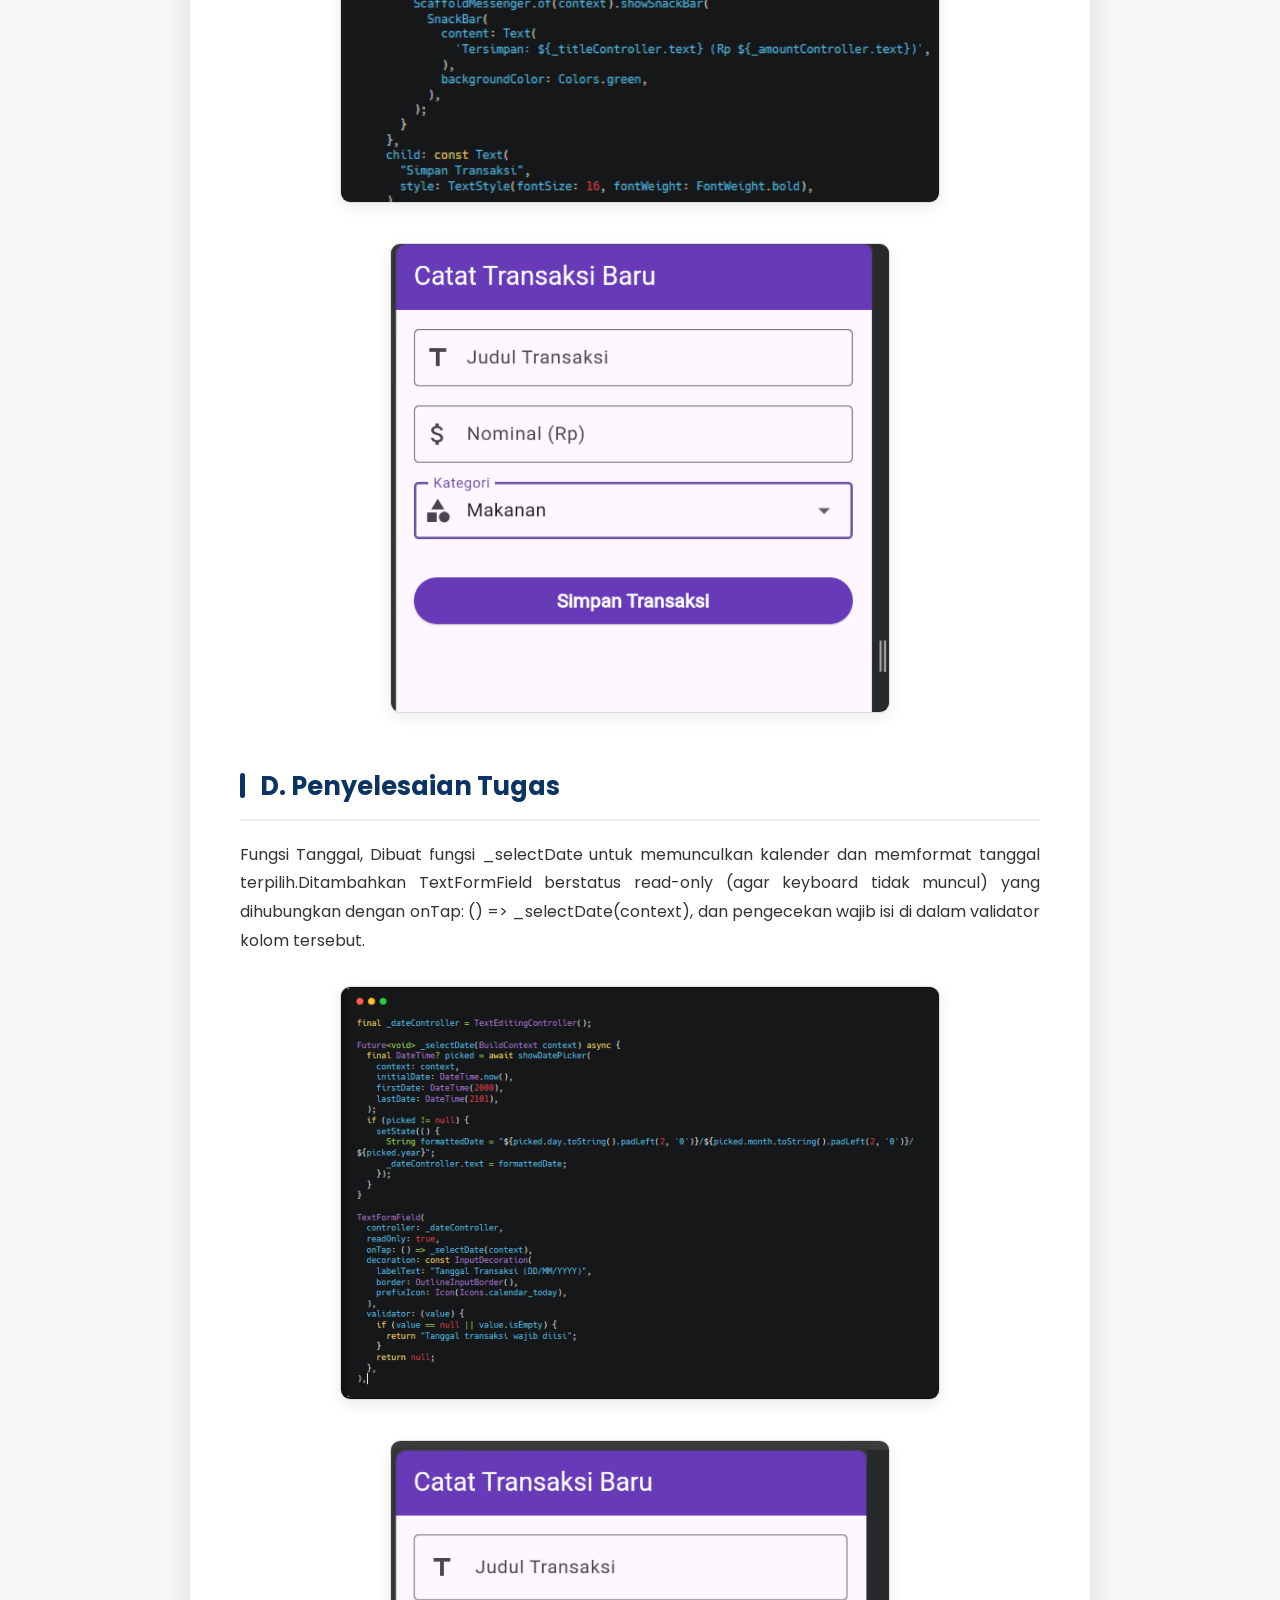
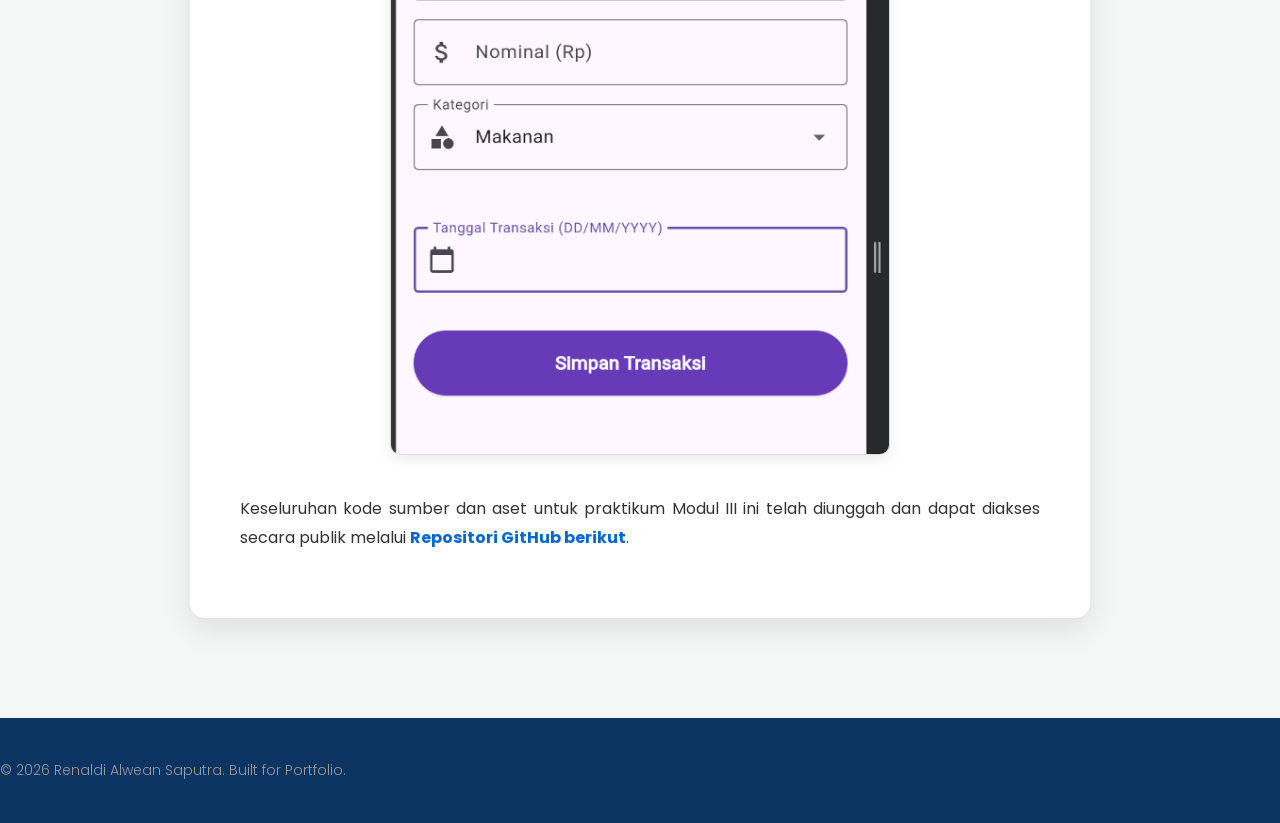
==== commit 73874d0e: "prak 3" ====
--- a/Aplikasimobile3.html
+++ b/Aplikasimobile3.html
@@ -284,6 +284,9 @@
             <div class="img-box">
                 <img src="Screenshot 2026-09-27 211658.png" style="width: 100%; max-width: 500px; height: auto;">
             </div>
+            <p>
+  Keseluruhan kode sumber dan aset untuk praktikum Modul III ini telah diunggah dan dapat diakses secara publik melalui <a href="https://github.com/RAlwean/Renaldi_Alwean_2411532003_AplikasiMobile" target="_blank" style="color: #0366d6; text-decoration: none; font-weight: bold;">Repositori GitHub berikut</a>.
+</p>
         </section>
     </div>
 
